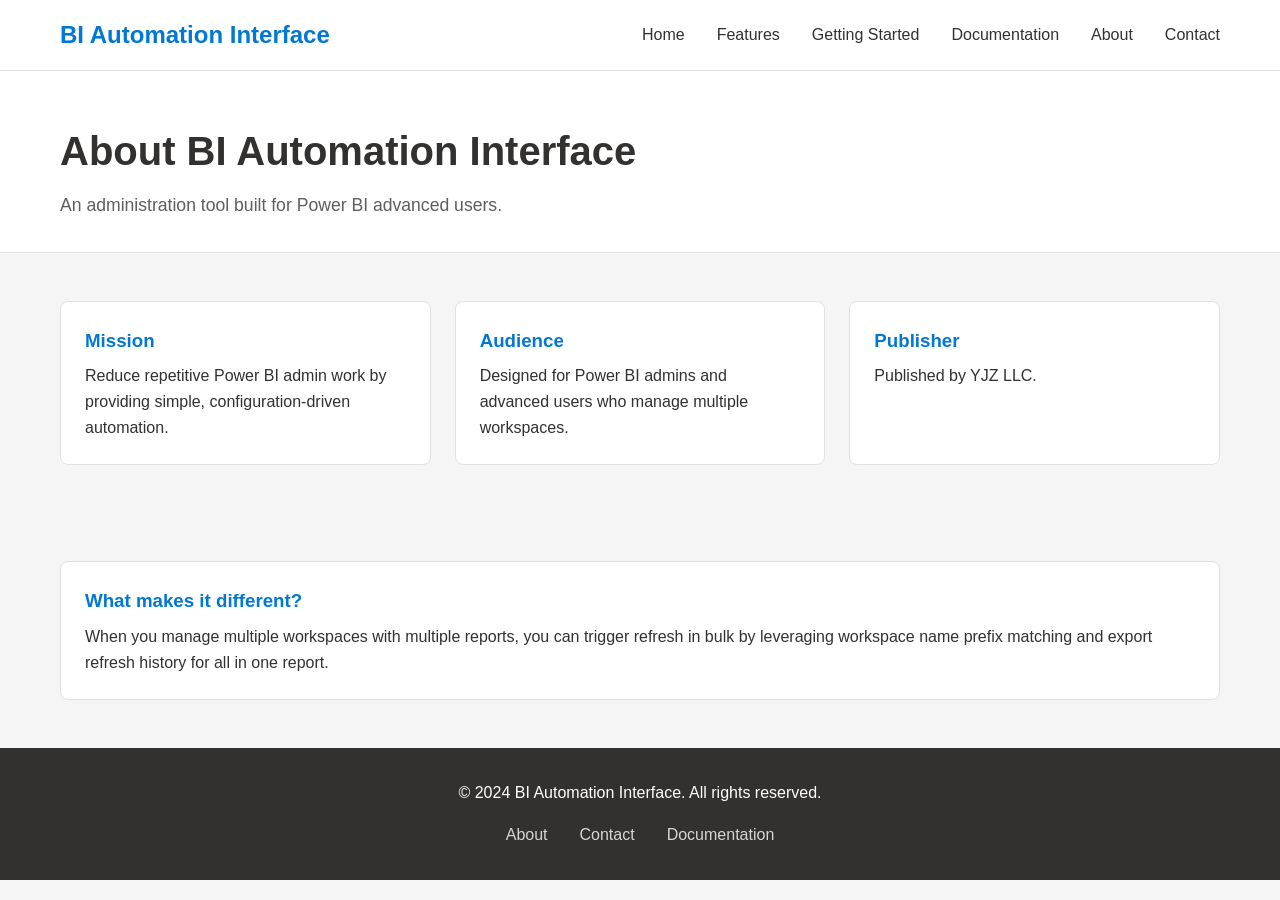
==== docs/about.html @ 6a7c4308 "Move site to /docs for GitHub Pages" ====
<!DOCTYPE html>
<html lang="en">
<head>
    <meta charset="UTF-8">
    <meta name="viewport" content="width=device-width, initial-scale=1.0">
    <meta name="description" content="About BI Automation Interface and its mission for Power BI administrators.">
    <title>About - BI Automation Interface</title>
    <link rel="icon" href="favicon.ico" type="image/x-icon">
    <link rel="stylesheet" href="styles/main.css">
</head>
<body>
    <nav class="navbar">
        <div class="container">
            <div class="nav-brand">BI Automation Interface</div>
            <ul class="nav-menu">
                <li><a href="index.html">Home</a></li>
                <li><a href="features.html">Features</a></li>
                <li><a href="getting-started.html">Getting Started</a></li>
                <li><a href="docs.html">Documentation</a></li>
                <li><a href="about.html">About</a></li>
                <li><a href="contact.html">Contact</a></li>
            </ul>
        </div>
    </nav>

    <section class="page-hero">
        <div class="container">
            <h1>About BI Automation Interface</h1>
            <p>An administration tool built for Power BI advanced users.</p>
        </div>
    </section>

    <section class="page-section">
        <div class="container">
            <div class="content-grid">
                <div class="content-card">
                    <h3>Mission</h3>
                    <p>Reduce repetitive Power BI admin work by providing simple, configuration-driven automation.</p>
                </div>
                <div class="content-card">
                    <h3>Audience</h3>
                    <p>Designed for Power BI admins and advanced users who manage multiple workspaces.</p>
                </div>
                <div class="content-card">
                    <h3>Publisher</h3>
                    <p>Published by YJZ LLC.</p>
                </div>
            </div>
        </div>
    </section>

    <section class="page-section">
        <div class="container">
            <div class="content-card">
                <h3>What makes it different?</h3>
                <p>When you manage multiple workspaces with multiple reports, you can trigger refresh in bulk by leveraging workspace name prefix matching and export refresh history for all in one report.</p>
            </div>
        </div>
    </section>

    <footer class="footer">
        <div class="container">
            <p>&copy; 2024 BI Automation Interface. All rights reserved.</p>
            <ul class="footer-links">
                <li><a href="about.html">About</a></li>
                <li><a href="contact.html">Contact</a></li>
                <li><a href="docs.html">Documentation</a></li>
            </ul>
        </div>
    </footer>
</body>
</html>
---- docs/styles/main.css ----
/* Reset and Base Styles */
* {
    margin: 0;
    padding: 0;
    box-sizing: border-box;
}

:root {
    --primary-color: #0078D4; /* Power BI Blue */
    --accent-color: #FFD700; /* Golden Yellow */
    --text-dark: #323130;
    --text-light: #605E5C;
    --bg-light: #F5F5F5;
    --bg-white: #FFFFFF;
    --border-color: #E1E1E1;
}

body {
    font-family: 'Segoe UI', -apple-system, BlinkMacSystemFont, 'Roboto', 'Oxygen', 'Ubuntu', sans-serif;
    color: var(--text-dark);
    line-height: 1.6;
    background-color: var(--bg-light);
}

.container {
    max-width: 1200px;
    margin: 0 auto;
    padding: 0 20px;
}

/* Navigation */
.navbar {
    background-color: var(--bg-white);
    border-bottom: 1px solid var(--border-color);
    padding: 1rem 0;
    position: sticky;
    top: 0;
    z-index: 100;
}

.navbar .container {
    display: flex;
    justify-content: space-between;
    align-items: center;
}

.nav-brand {
    font-size: 1.5rem;
    font-weight: 600;
    color: var(--primary-color);
}

.nav-menu {
    display: flex;
    list-style: none;
    gap: 2rem;
}

.nav-menu a {
    text-decoration: none;
    color: var(--text-dark);
    font-weight: 500;
    transition: color 0.3s;
}

.nav-menu a:hover {
    color: var(--primary-color);
}

/* Hero Section */
.hero {
    background: linear-gradient(135deg, var(--primary-color) 0%, #005A9E 100%);
    color: white;
    padding: 4rem 0;
    min-height: 500px;
    display: flex;
    align-items: center;
}

.hero .container {
    display: grid;
    grid-template-columns: 1fr 1fr;
    gap: 3rem;
    align-items: center;
}

.hero-title {
    font-size: 3rem;
    font-weight: 700;
    margin-bottom: 1rem;
    line-height: 1.2;
}

.hero-subtitle {
    font-size: 1.25rem;
    margin-bottom: 2rem;
    opacity: 0.95;
}

.hero-cta {
    display: flex;
    gap: 1rem;
    flex-wrap: wrap;
}

.hero-image img {
    width: 100%;
    border-radius: 8px;
    box-shadow: 0 10px 30px rgba(0, 0, 0, 0.3);
}

/* Page Hero */
.page-hero {
    background-color: var(--bg-white);
    padding: 3rem 0 2rem;
    border-bottom: 1px solid var(--border-color);
}

.page-hero h1 {
    font-size: 2.5rem;
    margin-bottom: 0.5rem;
}

.page-hero p {
    color: var(--text-light);
    font-size: 1.1rem;
}

/* Page Sections */
.page-section {
    padding: 3rem 0;
}

.content-grid {
    display: grid;
    grid-template-columns: repeat(auto-fit, minmax(260px, 1fr));
    gap: 1.5rem;
}

.content-card {
    background-color: var(--bg-white);
    border: 1px solid var(--border-color);
    border-radius: 8px;
    padding: 1.5rem;
}

.content-card h3 {
    color: var(--primary-color);
    margin-bottom: 0.5rem;
}

.inline-code {
    font-family: Consolas, 'Courier New', monospace;
    background-color: #F3F2F1;
    padding: 0.1rem 0.35rem;
    border-radius: 4px;
    font-size: 0.95rem;
}

/* Docs Layout */
.docs-layout {
    display: grid;
    grid-template-columns: 260px 1fr;
    gap: 2rem;
    align-items: start;
}

.docs-sidebar {
    position: sticky;
    top: 90px;
    background-color: var(--bg-white);
    border: 1px solid var(--border-color);
    border-radius: 8px;
    padding: 1rem;
}

.docs-sidebar h3 {
    font-size: 1rem;
    color: var(--text-light);
    text-transform: uppercase;
    letter-spacing: 0.04em;
    margin-bottom: 0.75rem;
}

.docs-nav {
    list-style: none;
    padding-left: 0;
}

.docs-nav li {
    margin-bottom: 0.5rem;
}

.docs-nav a {
    color: var(--text-dark);
    text-decoration: none;
    font-weight: 500;
}

.docs-nav a:hover {
    color: var(--primary-color);
}

.docs-section {
    margin-bottom: 2.5rem;
}

.docs-section h2 {
    margin-bottom: 0.75rem;
}

.docs-section p {
    color: var(--text-light);
}

.docs-callout {
    background-color: #F3F8FE;
    border-left: 4px solid var(--primary-color);
    padding: 1rem;
    border-radius: 6px;
    margin-top: 1rem;
}

@media (max-width: 960px) {
    .docs-layout {
        grid-template-columns: 1fr;
    }

    .docs-sidebar {
        position: static;
    }
}

pre {
    background-color: #1B1A19;
    color: #F3F2F1;
    padding: 1rem;
    border-radius: 6px;
    overflow-x: auto;
    margin-top: 1rem;
}

pre code {
    font-family: Consolas, 'Courier New', monospace;
    font-size: 0.95rem;
}

/* Buttons */
.btn {
    display: inline-block;
    padding: 0.75rem 1.5rem;
    border-radius: 4px;
    text-decoration: none;
    font-weight: 600;
    transition: all 0.3s;
    border: none;
    cursor: pointer;
}

.btn-primary {
    background-color: var(--accent-color);
    color: var(--text-dark);
}

.btn-primary:hover {
    background-color: #FFC700;
    transform: translateY(-2px);
    box-shadow: 0 4px 12px rgba(255, 215, 0, 0.4);
}

.btn-secondary {
    background-color: transparent;
    color: white;
    border: 2px solid white;
}

.btn-secondary:hover {
    background-color: rgba(255, 255, 255, 0.1);
}

.btn-large {
    padding: 1rem 2rem;
    font-size: 1.1rem;
}

/* Features Section */
.features {
    padding: 4rem 0;
    background-color: var(--bg-white);
}

.section-title {
    font-size: 2.5rem;
    text-align: center;
    margin-bottom: 3rem;
    color: var(--text-dark);
}

.features-grid {
    display: grid;
    grid-template-columns: repeat(auto-fit, minmax(250px, 1fr));
    gap: 2rem;
}

.feature-card {
    background-color: var(--bg-light);
    padding: 2rem;
    border-radius: 8px;
    text-align: center;
    transition: transform 0.3s, box-shadow 0.3s;
}

.feature-card:hover {
    transform: translateY(-5px);
    box-shadow: 0 8px 20px rgba(0, 0, 0, 0.1);
}

.feature-icon {
    font-size: 3rem;
    margin-bottom: 1rem;
}

.feature-card h3 {
    font-size: 1.5rem;
    margin-bottom: 1rem;
    color: var(--primary-color);
}

.feature-card p {
    color: var(--text-light);
}

/* Benefits Section */
.benefits {
    padding: 4rem 0;
    background-color: var(--bg-light);
}

.benefits-list {
    display: grid;
    grid-template-columns: repeat(auto-fit, minmax(250px, 1fr));
    gap: 2rem;
}

.benefit-item {
    background-color: var(--bg-white);
    padding: 1.5rem;
    border-radius: 8px;
    border-left: 4px solid var(--primary-color);
}

.benefit-item strong {
    display: block;
    font-size: 1.2rem;
    margin-bottom: 0.5rem;
    color: var(--primary-color);
}

.benefit-item p {
    color: var(--text-light);
}

/* Screenshots Section */
.screenshots {
    padding: 4rem 0;
    background-color: var(--bg-white);
}

.screenshots-grid {
    display: grid;
    grid-template-columns: repeat(auto-fit, minmax(280px, 1fr));
    gap: 2rem;
}

.screenshot-card {
    background-color: var(--bg-light);
    padding: 1.5rem;
    border-radius: 8px;
    text-align: center;
    box-shadow: 0 4px 12px rgba(0, 0, 0, 0.06);
}

.screenshot-card img {
    width: 100%;
    border-radius: 6px;
    border: 1px solid var(--border-color);
    background-color: #FFFFFF;
}

.screenshot-card p {
    margin-top: 0.75rem;
    color: var(--text-light);
    font-weight: 600;
}

/* CTA Section */
.cta {
    padding: 4rem 0;
    background: linear-gradient(135deg, var(--primary-color) 0%, #005A9E 100%);
    color: white;
    text-align: center;
}

.cta h2 {
    font-size: 2.5rem;
    margin-bottom: 1rem;
}

.cta p {
    font-size: 1.25rem;
    margin-bottom: 2rem;
    opacity: 0.95;
}

/* Footer */
.footer {
    background-color: var(--text-dark);
    color: white;
    padding: 2rem 0;
    text-align: center;
}

.footer-links {
    display: flex;
    justify-content: center;
    list-style: none;
    gap: 2rem;
    margin-top: 1rem;
}

.footer-links a {
    color: white;
    text-decoration: none;
    opacity: 0.8;
    transition: opacity 0.3s;
}

.footer-links a:hover {
    opacity: 1;
}

/* Responsive Design */
@media (max-width: 768px) {
    .hero .container {
        grid-template-columns: 1fr;
    }
    
    .hero-title {
        font-size: 2rem;
    }
    
    .nav-menu {
        flex-direction: column;
        gap: 1rem;
    }
    
    .features-grid,
    .benefits-list {
        grid-template-columns: 1fr;
    }
}
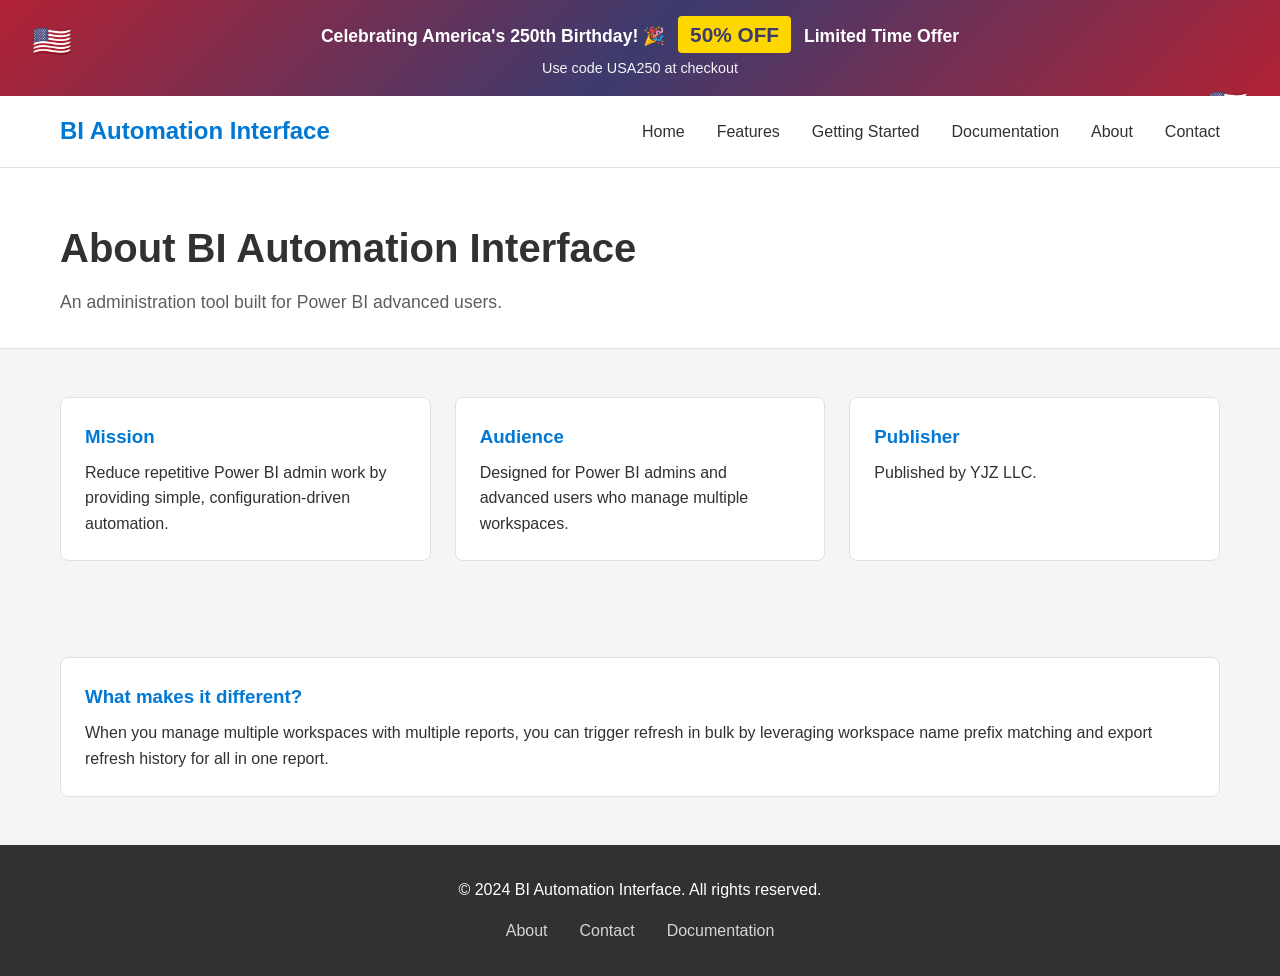
==== commit 8733ffe1: "Add 50% off promotional banner for America's 250th birthday celebration Co-authored-by: zhanmic <zha" ====
--- a/docs/about.html
+++ b/docs/about.html
@@ -9,6 +9,18 @@
     <link rel="stylesheet" href="styles/main.css">
 </head>
 <body>
+    <!-- Promotional Banner -->
+    <div class="promo-banner">
+        <div class="container">
+            <div class="promo-banner-content">
+                Celebrating America's 250th Birthday! 🎉
+                <span class="promo-banner-highlight">50% OFF</span>
+                Limited Time Offer
+            </div>
+            <div class="promo-banner-subtext">Use code USA250 at checkout</div>
+        </div>
+    </div>
+    
     <nav class="navbar">
         <div class="container">
             <div class="nav-brand">BI Automation Interface</div>
--- a/docs/styles/main.css
+++ b/docs/styles/main.css
@@ -28,6 +28,97 @@
     padding: 0 20px;
 }
 
+/* Promotional Banner */
+.promo-banner {
+    background: linear-gradient(135deg, #B22234 0%, #3C3B6E 50%, #B22234 100%);
+    color: white;
+    text-align: center;
+    padding: 1rem 0;
+    position: relative;
+    overflow: hidden;
+    z-index: 101;
+}
+
+.promo-banner::before {
+    content: "🇺🇸";
+    position: absolute;
+    left: 2rem;
+    font-size: 2rem;
+    animation: pulse 2s infinite;
+}
+
+.promo-banner::after {
+    content: "🇺🇸";
+    position: absolute;
+    right: 2rem;
+    font-size: 2rem;
+    animation: pulse 2s infinite;
+}
+
+@keyframes pulse {
+    0%, 100% {
+        transform: scale(1);
+    }
+    50% {
+        transform: scale(1.1);
+    }
+}
+
+.promo-banner .container {
+    position: relative;
+    z-index: 1;
+}
+
+.promo-banner-content {
+    font-weight: 600;
+    font-size: 1.1rem;
+    line-height: 1.4;
+}
+
+.promo-banner-highlight {
+    display: inline-block;
+    background-color: #FFD700;
+    color: #3C3B6E;
+    padding: 0.25rem 0.75rem;
+    border-radius: 4px;
+    font-weight: 700;
+    font-size: 1.3rem;
+    margin: 0 0.5rem;
+    animation: glow 2s infinite alternate;
+}
+
+@keyframes glow {
+    from {
+        box-shadow: 0 0 10px rgba(255, 215, 0, 0.5);
+    }
+    to {
+        box-shadow: 0 0 20px rgba(255, 215, 0, 0.9);
+    }
+}
+
+.promo-banner-subtext {
+    font-size: 0.9rem;
+    opacity: 0.95;
+    margin-top: 0.25rem;
+}
+
+@media (max-width: 768px) {
+    .promo-banner::before,
+    .promo-banner::after {
+        display: none;
+    }
+    
+    .promo-banner-content {
+        font-size: 1rem;
+    }
+    
+    .promo-banner-highlight {
+        font-size: 1.1rem;
+        display: block;
+        margin: 0.25rem 0;
+    }
+}
+
 /* Navigation */
 .navbar {
     background-color: var(--bg-white);
@@ -93,8 +184,35 @@
 
 .hero-subtitle {
     font-size: 1.25rem;
-    margin-bottom: 2rem;
+    margin-bottom: 1rem;
     opacity: 0.95;
+}
+
+.hero-questions-intro {
+    font-size: 1rem;
+    font-weight: 600;
+    margin-bottom: 0.5rem;
+    opacity: 0.95;
+}
+
+.hero-questions {
+    list-style: none;
+    padding: 0;
+    margin: 0 0 1.5rem 0;
+    font-size: 1rem;
+    opacity: 0.95;
+}
+
+.hero-questions li {
+    padding: 0.2rem 0;
+    padding-left: 1.25rem;
+    position: relative;
+}
+
+.hero-questions li::before {
+    content: "•";
+    position: absolute;
+    left: 0;
 }
 
 .hero-cta {
@@ -296,6 +414,84 @@
     color: var(--text-dark);
 }
 
+/* Video section (YouTube embed) */
+.video-section .section-title {
+    margin-bottom: 0.5rem;
+}
+
+.video-intro {
+    text-align: center;
+    color: var(--text-light);
+    margin-bottom: 1.5rem;
+}
+
+.video-wrapper {
+    position: relative;
+    width: 100%;
+    max-width: 720px;
+    margin: 0 auto 1rem;
+    padding-bottom: 56.25%; /* 16:9 */
+    height: 0;
+    overflow: hidden;
+}
+
+.video-wrapper iframe {
+    position: absolute;
+    top: 0;
+    left: 0;
+    width: 100%;
+    height: 100%;
+    border: 0;
+    border-radius: 8px;
+}
+
+.video-link {
+    text-align: center;
+    font-size: 0.95rem;
+}
+
+.video-link a {
+    color: var(--primary-color);
+    text-decoration: none;
+}
+
+.video-link a:hover {
+    text-decoration: underline;
+}
+
+.video-fallback {
+    max-width: 720px;
+    margin: 0 auto 1rem;
+}
+
+.video-thumb-link {
+    display: block;
+    position: relative;
+    border-radius: 8px;
+    overflow: hidden;
+    text-decoration: none;
+    color: inherit;
+}
+
+.video-thumb-link img {
+    width: 100%;
+    height: auto;
+    vertical-align: middle;
+}
+
+.video-play-label {
+    display: block;
+    text-align: center;
+    padding: 0.75rem;
+    background: var(--bg-light);
+    font-weight: 600;
+    color: var(--primary-color);
+}
+
+.video-thumb-link:hover .video-play-label {
+    text-decoration: underline;
+}
+
 .features-grid {
     display: grid;
     grid-template-columns: repeat(auto-fit, minmax(250px, 1fr));
@@ -387,10 +583,61 @@
     background-color: #FFFFFF;
 }
 
+.lightbox-image {
+    cursor: zoom-in;
+}
+
 .screenshot-card p {
     margin-top: 0.75rem;
     color: var(--text-light);
     font-weight: 600;
+}
+
+/* Lightbox */
+.lightbox-overlay {
+    position: fixed;
+    inset: 0;
+    display: none;
+    align-items: center;
+    justify-content: center;
+    background: rgba(0, 0, 0, 0.8);
+    padding: 2rem;
+    z-index: 1000;
+}
+
+.lightbox-overlay.open {
+    display: flex;
+}
+
+.lightbox-content {
+    max-width: 95vw;
+    max-height: 90vh;
+    border-radius: 8px;
+    border: 1px solid var(--border-color);
+    background-color: #FFFFFF;
+    box-shadow: 0 12px 30px rgba(0, 0, 0, 0.4);
+}
+
+.lightbox-close {
+    position: absolute;
+    top: 1.5rem;
+    right: 1.5rem;
+    width: 40px;
+    height: 40px;
+    border: none;
+    border-radius: 999px;
+    background: rgba(255, 255, 255, 0.9);
+    color: #1b1b1b;
+    font-size: 24px;
+    cursor: pointer;
+}
+
+.lightbox-close:hover {
+    background: #FFFFFF;
+}
+
+.lightbox-open {
+    overflow: hidden;
 }
 
 /* CTA Section */
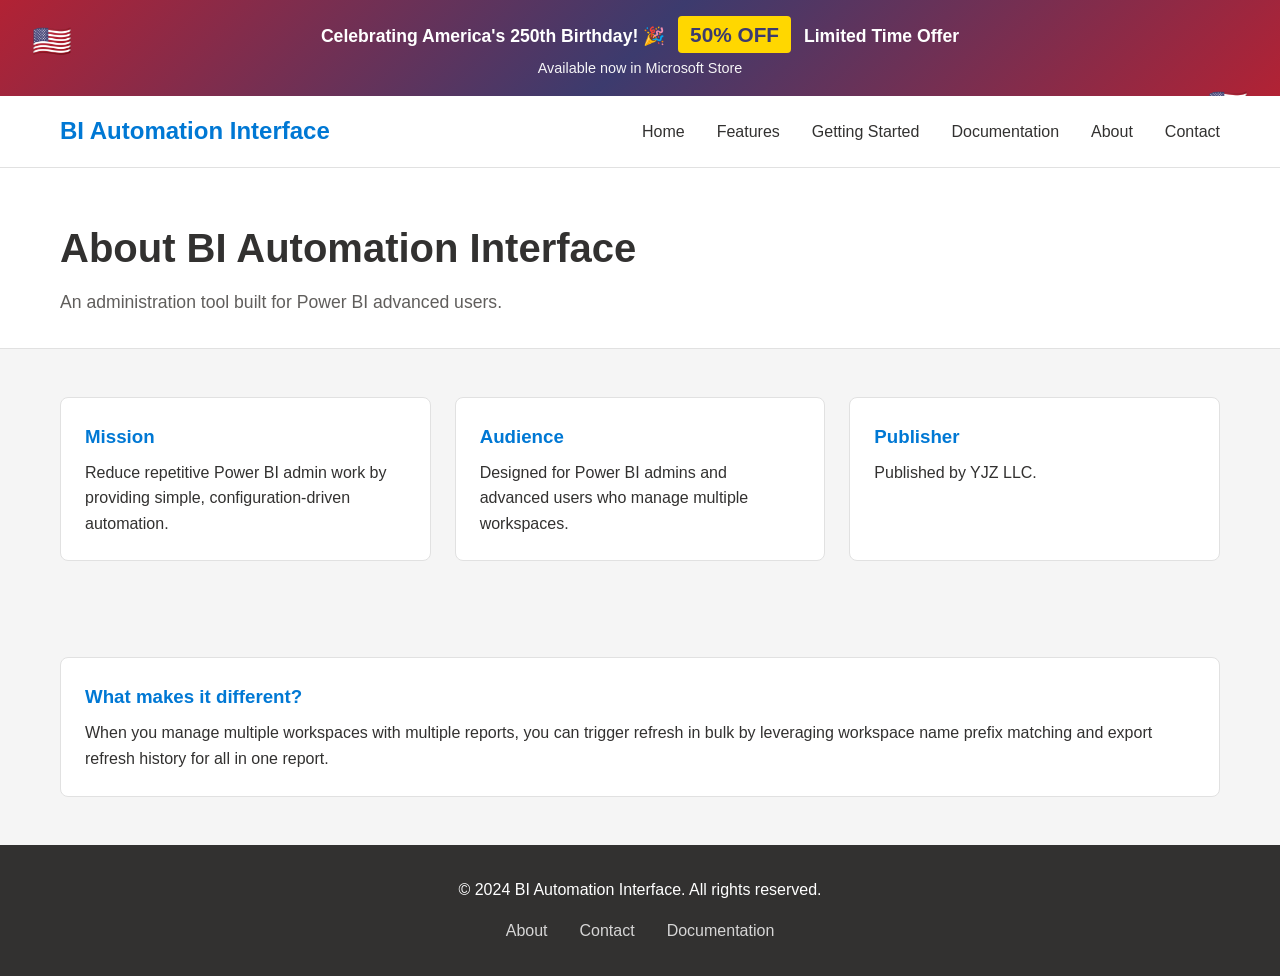
==== commit 452df09a: "Update promo banner text - remove promo code, clarify discount is in Microsoft Store Co-authored-by:" ====
--- a/docs/about.html
+++ b/docs/about.html
@@ -17,7 +17,7 @@
                 <span class="promo-banner-highlight">50% OFF</span>
                 Limited Time Offer
             </div>
-            <div class="promo-banner-subtext">Use code USA250 at checkout</div>
+            <div class="promo-banner-subtext">Available now in Microsoft Store</div>
         </div>
     </div>
     
